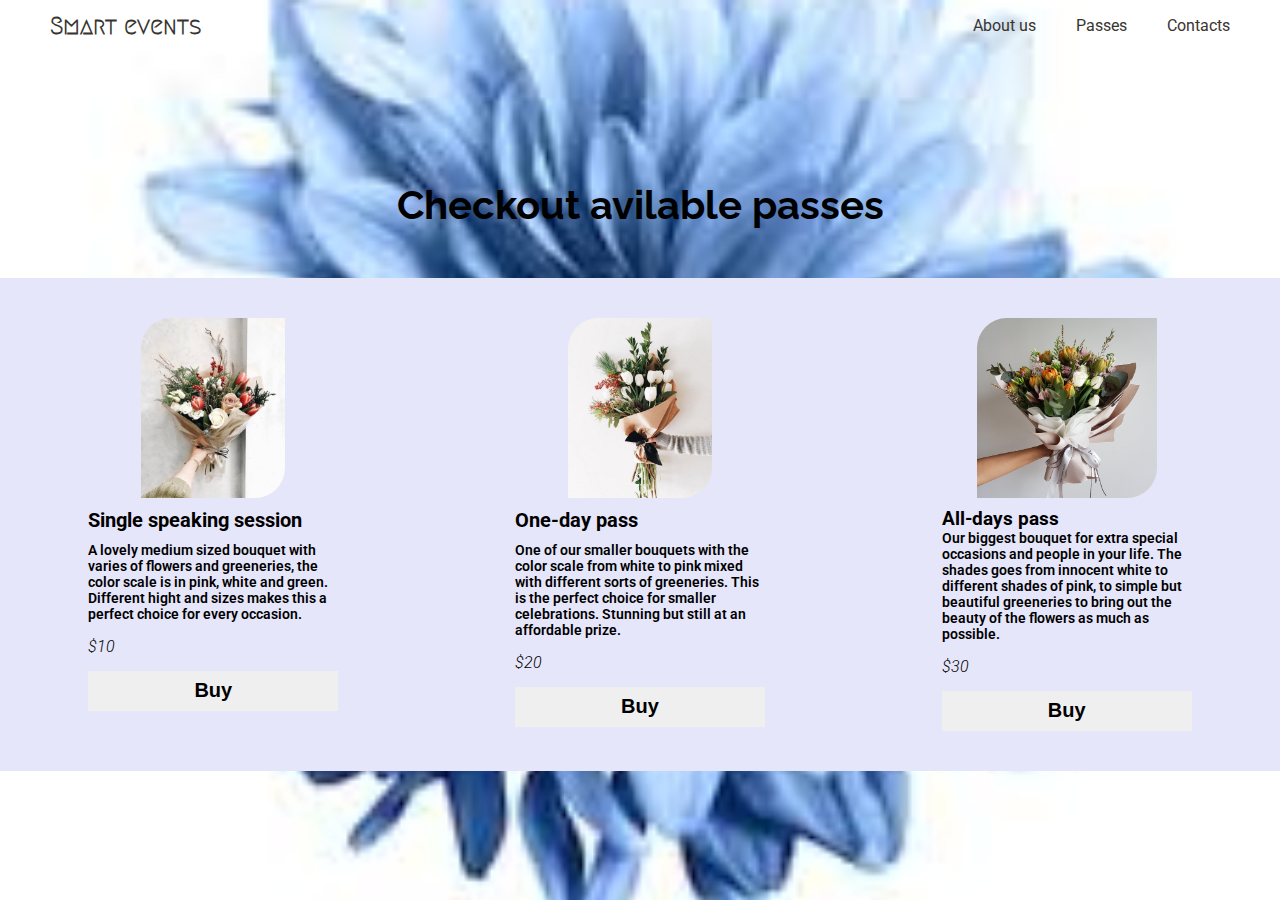
==== class4/color-project /index.html @ f5ab9490 "Changes to the style" ====
<!DOCTYPE html>
<html lang="en">
<head>
	<meta charset="UTF-8">
	<meta name="viewport" content="width=device-width, initial-scale=1.0">
	<link href="https://fonts.googleapis.com/css?family=Megrim|Raleway:600|Roboto:300i,400,600&display=swap" rel="stylesheet">
	<link rel="stylesheet" href="styles/index.css">
	<title>Event</title>
</head>
<body class="screen">
	<nav class="navigation">
		<a class="link" href="#"><h2 class="navigation__logo">Smart events</h2></a>
		<ul class="navigation__links">
			<li class="navigation__link"><a class="link" href="#">About us</a></li>
			<li class="navigation__link"><a class="link" href="#">Passes</a></li>
			<li class="navigation__link"><a class="link" href="#">Contacts</a></li>
		</ul>
	</nav>
	<main class="passes__wrapper">
		<h1 class="passes__heading">Checkout avilable passes</h1>
		<div class="passes">
			<div class="pass">
				<div class="pass__picture">
					<img class="pass__img" src="./images/one-session.jpg" alt="Flowers">
					<div class="pass__picture__text">Buy me</div>
				</div>
				<div class="pass__content">
					<h3 class="pass__name">Single speaking session</h3>
					<p class="pass__text">
						A lovely medium sized bouquet with varies of flowers and greeneries, the color scale is in pink, white and green.
						Different hight and sizes makes this a perfect choice for every occasion.
					</p>
					<div class="pass__price">$10</div>
				</div>
				<button class="pass__buy">Buy</button>
			</div>
			<div class="pass">
				<div class="pass__picture">
					<img class="pass__img" src="./images/one-day.jpg" alt="Flowers">
					<div class="pass__picture__text">Buy me</div>
				</div>
				<div class="pass__content">
					<h3 class="pass__name">One-day pass</h3>
					<p class="pass__text">
						One of our smaller bouquets with the color scale from white to pink mixed with different sorts of greeneries. This 
						is the perfect choice for smaller celebrations. Stunning but still at an affordable prize.
					</p>
					<div class="pass__price">$20</div>
				</div>
				<button class="pass__buy">Buy</button>
			</div>
			<div class="pass">
				<div class="pass__picture">
					<img class="pass__img" src="./images/all-days.jpg" alt="Flowers">
					<div class="pass__picture__text">Buy me</div>
				</div>
				<div class="pass__content">
					<h3 class="pass_name">All-days pass</h3>
					<p class="pass__text">
						Our biggest bouquet for extra special occasions and people in your life. The shades goes from innocent white to 
						different shades of pink, to simple but beautiful greeneries to bring out the beauty of the flowers as much as 
						possible.
					</p>
					<div class="pass__price">$30</div>
				</div>
				<button class="pass__buy">Buy</button>
			</div>
		</div>
	</main>
</body>
</html>
---- class4/color-project /styles/index.css ----
body {
	margin: 0;
	font-family: 'Roboto', sans-serif;
}

h1, h2, h3, p {
	margin-block-start: 0;
	margin-block-end: 0;
}

.screen {
	width: 100%;
	height: 100vh;
	/* background-color: #252525; */
	/* background-image: url('../images/background.jpg'); */
	background: url('../images/background.jpg') no-repeat fixed center/cover;
	display: flex;
	flex-direction: column;
}

.navigation {
	flex: none;
	display: flex;
	justify-content: space-between;
	align-items: center;
	/* background-color: #ffffff; */
	/* box-shadow: 0 0 8px rgba(216, 216, 216, 0.4); */
	padding: 0 50px;
}

.navigation__logo {
	font-family: 'Megrim', cursive;
	/* color: #383430; */
}

.navigation__links {
	display: flex;
	justify-content: space-around;
	align-items: center;
	/* color: #383430; */
	list-style: none;
}

.navigation__link {
	margin-right: 40px;
}

.navigation__link:last-of-type {
	margin-right: 0;
}

.link {
	text-decoration: none;
	color: #383430;
}

/* .link:hover {
	text-decoration-line: underline;
	text-decoration-color: #6A846F;
} */

.passes__wrapper {
	flex: 1;
	display: flex;
	flex-direction: column;
	justify-content: center;
	align-items: stretch;
}

.passes__heading {
	font-family: 'Raleway', sans-serif;
	/* color: #F66E6E; */
	font-size: 40px;
	text-align: center;
	margin-bottom: 50px;
}

.passes {
	display: flex;
	justify-content: space-around;
	padding: 20px 0;
	background-color: lavender;
}

.pass {
	max-width: 250px;
	width: 100%;
	display: flex;
	flex-direction: column;
	align-items: center;
	/* background-color: #D8D8D8; */
	padding: 20px 25px;
	/* border-top-left-radius: 30px; */
	/* border-bottom-right-radius: 30px; */
	/* box-shadow: 2px 2px 16px rgba(129, 119, 119, 0.4); */
}

.pass__picture {
	position: relative;
	height: 180px;
 	overflow: hidden;
	margin-bottom: 10px;
	border-top-left-radius: 30px;
	border-bottom-right-radius: 30px;
}

.pass__img {
	width: 100%;
	height: 100%;
	object-fit: cover;
}

.pass__picture__text {
	position: absolute;
	top: 0;
	left: 0;
	width: 100%;
	height: 100%;
	justify-content: center;
	align-items: center;
	display: none;
	opacity: 0;
	/* background-color: #F66E6E; */
	font-size: 24px;
	font-weight: 600;
	/* color: #fff */
}

/* .pass__picture:hover .pass__picture__text {
	display: flex;
	opacity: 0.8;
} */

.pass__content {
	display: flex;
	flex-direction: column;
}

.pass__name {
	/* color: #6A846F; */
	font-size: 20px;
	margin-bottom: 10px;
}

.pass__text {
	font-size: 14px;
	font-weight: 600;
	margin-bottom: 15px;
}

.pass__price {
	font-weight: 300;
	font-style: italic;
	/* color: #F66E6E; */
	margin-bottom: 15px;
}

.pass__buy {
	width: 100%;
	height: 40px;
	display: flex;
	justify-content: center;
	align-items: center;
	/* background-color: #6A846F; */
	/* color: #ffffff; */
	border: none;
	font-weight: 600;
	font-size: 20px;
	/* box-shadow: 2px 2px 8px rgba(0, 0, 0, 0.4); */
}
.pass__buy:hover {
	/* background-color: #F66E6E; */
}
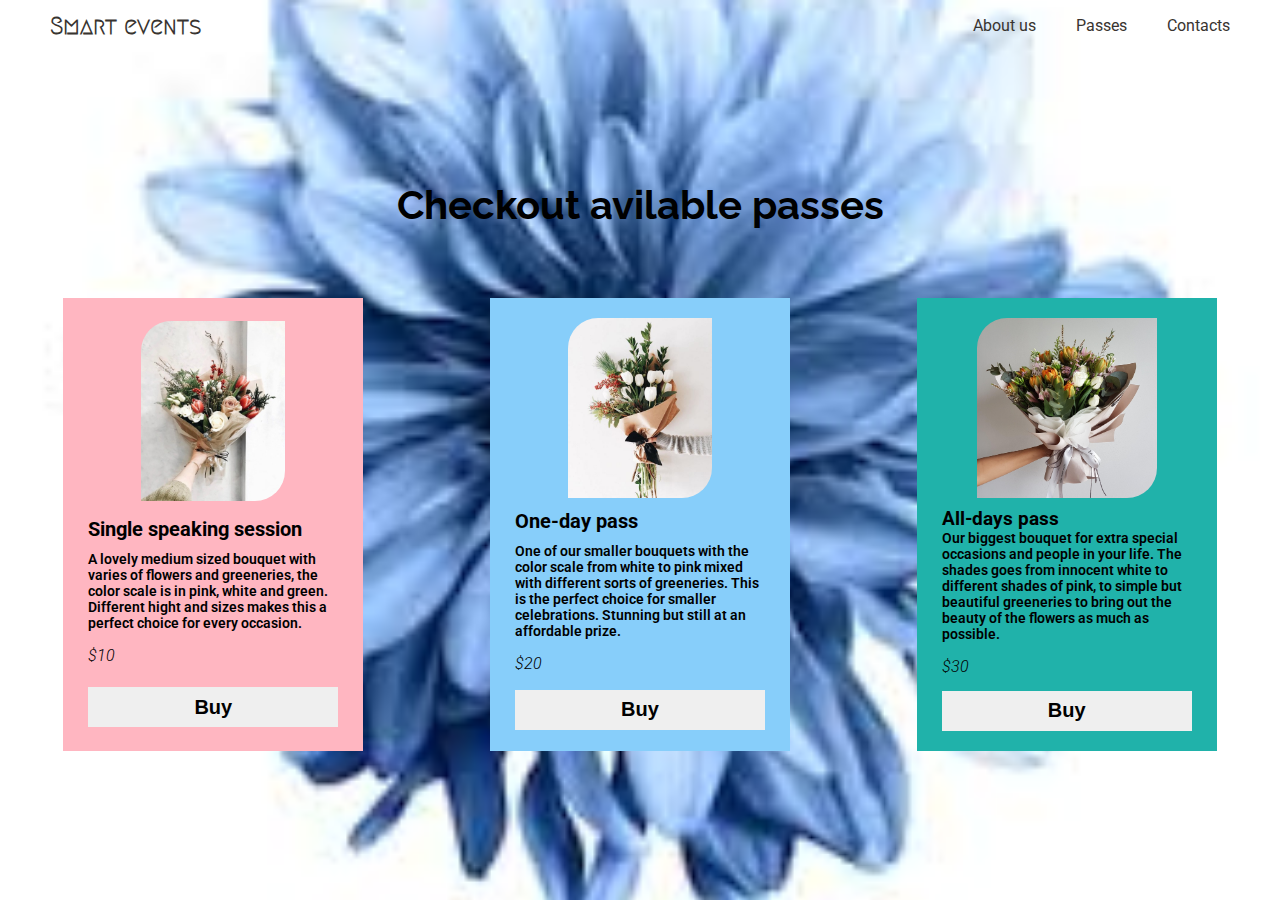
==== commit ba487c95: "Changed from one color for all items to 1 per item" ====
--- a/class4/color-project /index.html
+++ b/class4/color-project /index.html
@@ -19,7 +19,7 @@
 	<main class="passes__wrapper">
 		<h1 class="passes__heading">Checkout avilable passes</h1>
 		<div class="passes">
-			<div class="pass">
+			<div class="pass1">
 				<div class="pass__picture">
 					<img class="pass__img" src="./images/one-session.jpg" alt="Flowers">
 					<div class="pass__picture__text">Buy me</div>
@@ -34,7 +34,7 @@
 				</div>
 				<button class="pass__buy">Buy</button>
 			</div>
-			<div class="pass">
+			<div class="pass2">
 				<div class="pass__picture">
 					<img class="pass__img" src="./images/one-day.jpg" alt="Flowers">
 					<div class="pass__picture__text">Buy me</div>
@@ -49,7 +49,7 @@
 				</div>
 				<button class="pass__buy">Buy</button>
 			</div>
-			<div class="pass">
+			<div class="pass3">
 				<div class="pass__picture">
 					<img class="pass__img" src="./images/all-days.jpg" alt="Flowers">
 					<div class="pass__picture__text">Buy me</div>
--- a/class4/color-project /styles/index.css
+++ b/class4/color-project /styles/index.css
@@ -64,7 +64,6 @@
 	display: flex;
 	flex-direction: column;
 	justify-content: center;
-	align-items: stretch;
 }
 
 .passes__heading {
@@ -79,22 +78,7 @@
 	display: flex;
 	justify-content: space-around;
 	padding: 20px 0;
-	background-color: lavender;
 }
-
-.pass {
-	max-width: 250px;
-	width: 100%;
-	display: flex;
-	flex-direction: column;
-	align-items: center;
-	/* background-color: #D8D8D8; */
-	padding: 20px 25px;
-	/* border-top-left-radius: 30px; */
-	/* border-bottom-right-radius: 30px; */
-	/* box-shadow: 2px 2px 16px rgba(129, 119, 119, 0.4); */
-}
-
 .pass__picture {
 	position: relative;
 	height: 180px;
@@ -168,6 +152,37 @@
 	font-size: 20px;
 	/* box-shadow: 2px 2px 8px rgba(0, 0, 0, 0.4); */
 }
+.pass1 {
+	display: flex;
+	justify-content: space-around;
+	padding: 20px 0;
+	max-width: 250px;
+	flex-direction: column;
+	align-items: center;
+	background-color: lightpink;
+	padding: 20px 25px;
+}
+.pass2 {
+	display: flex;
+	justify-content: space-around;
+	padding: 20px 0;
+	max-width: 250px;
+	flex-direction: column;
+	align-items: center;
+	background-color: lightskyblue;
+	padding: 20px 25px;
+}
+.pass3 {
+	display: flex;
+	justify-content: space-around;
+	padding: 20px 0;
+	max-width: 250px;
+	flex-direction: column;
+	align-items: center;
+	background-color: lightseagreen;
+	padding: 20px 25px;
+}
+
 .pass__buy:hover {
 	/* background-color: #F66E6E; */
 }